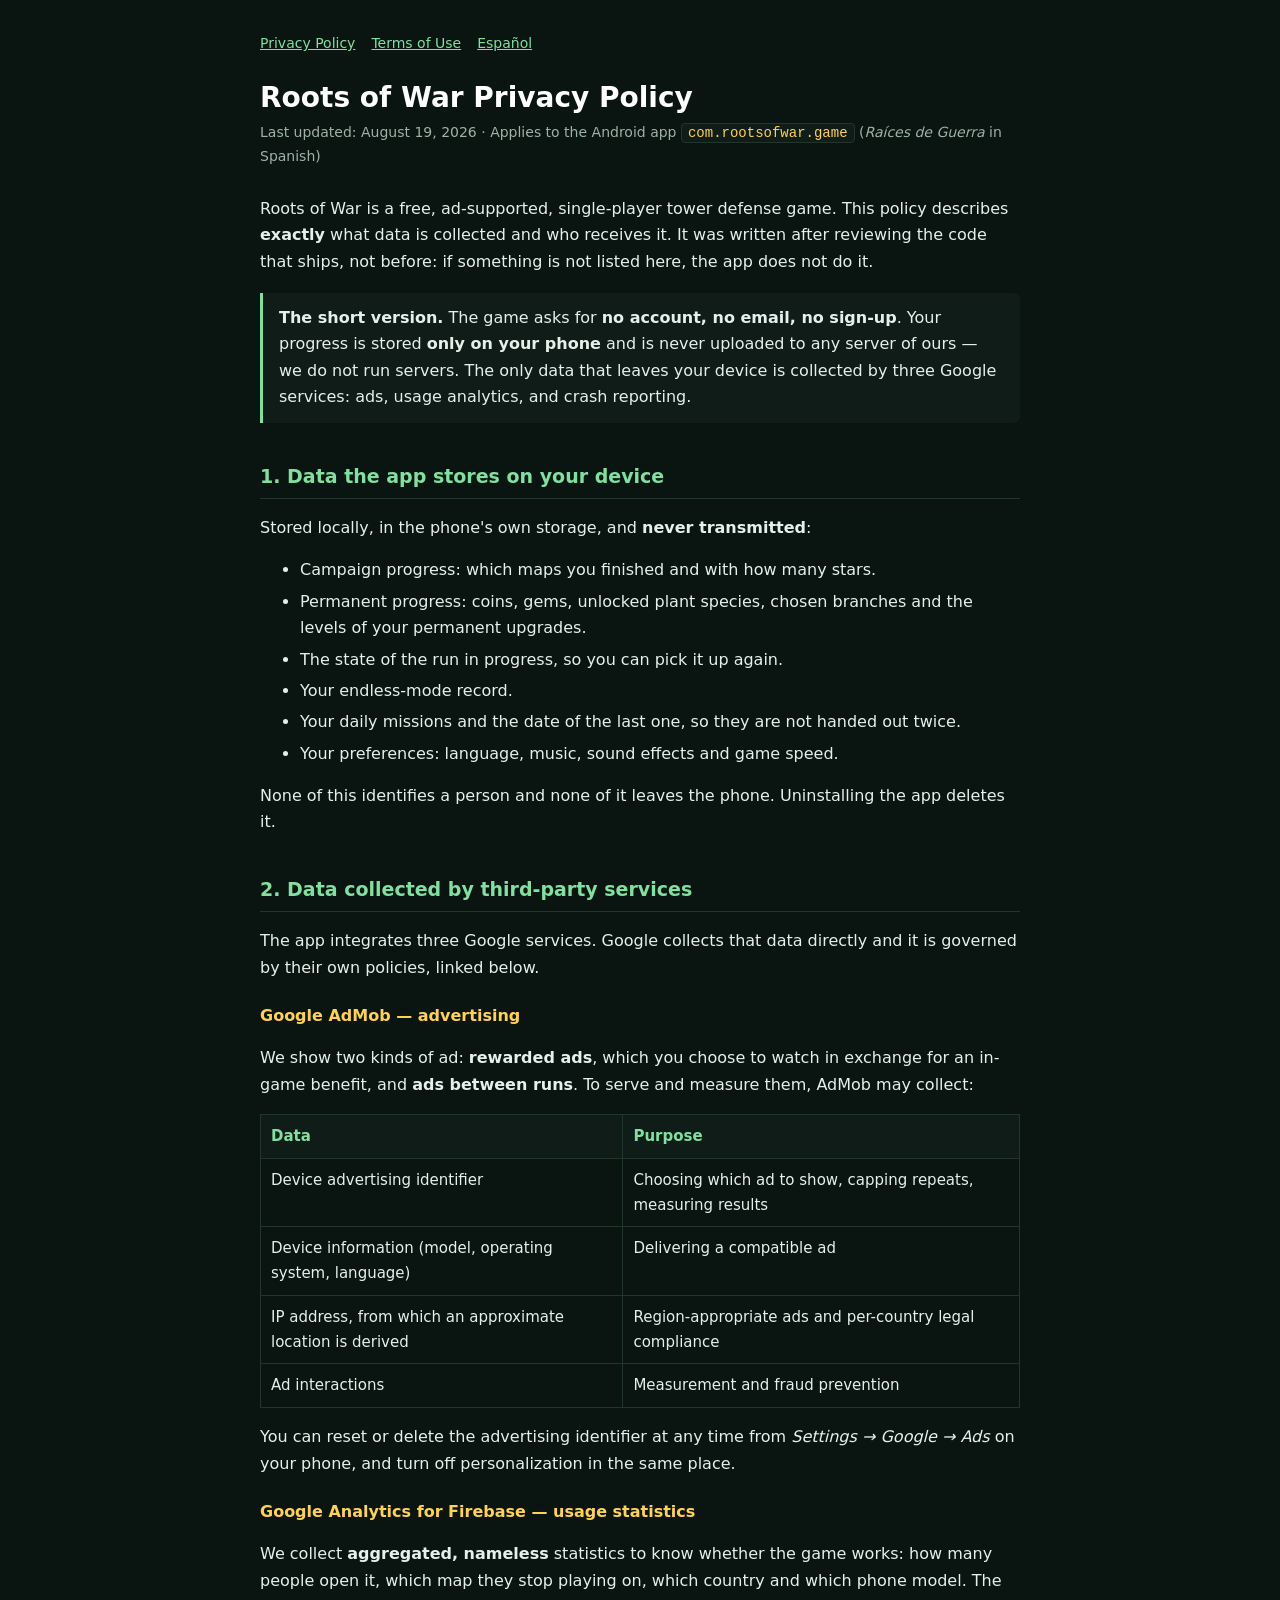
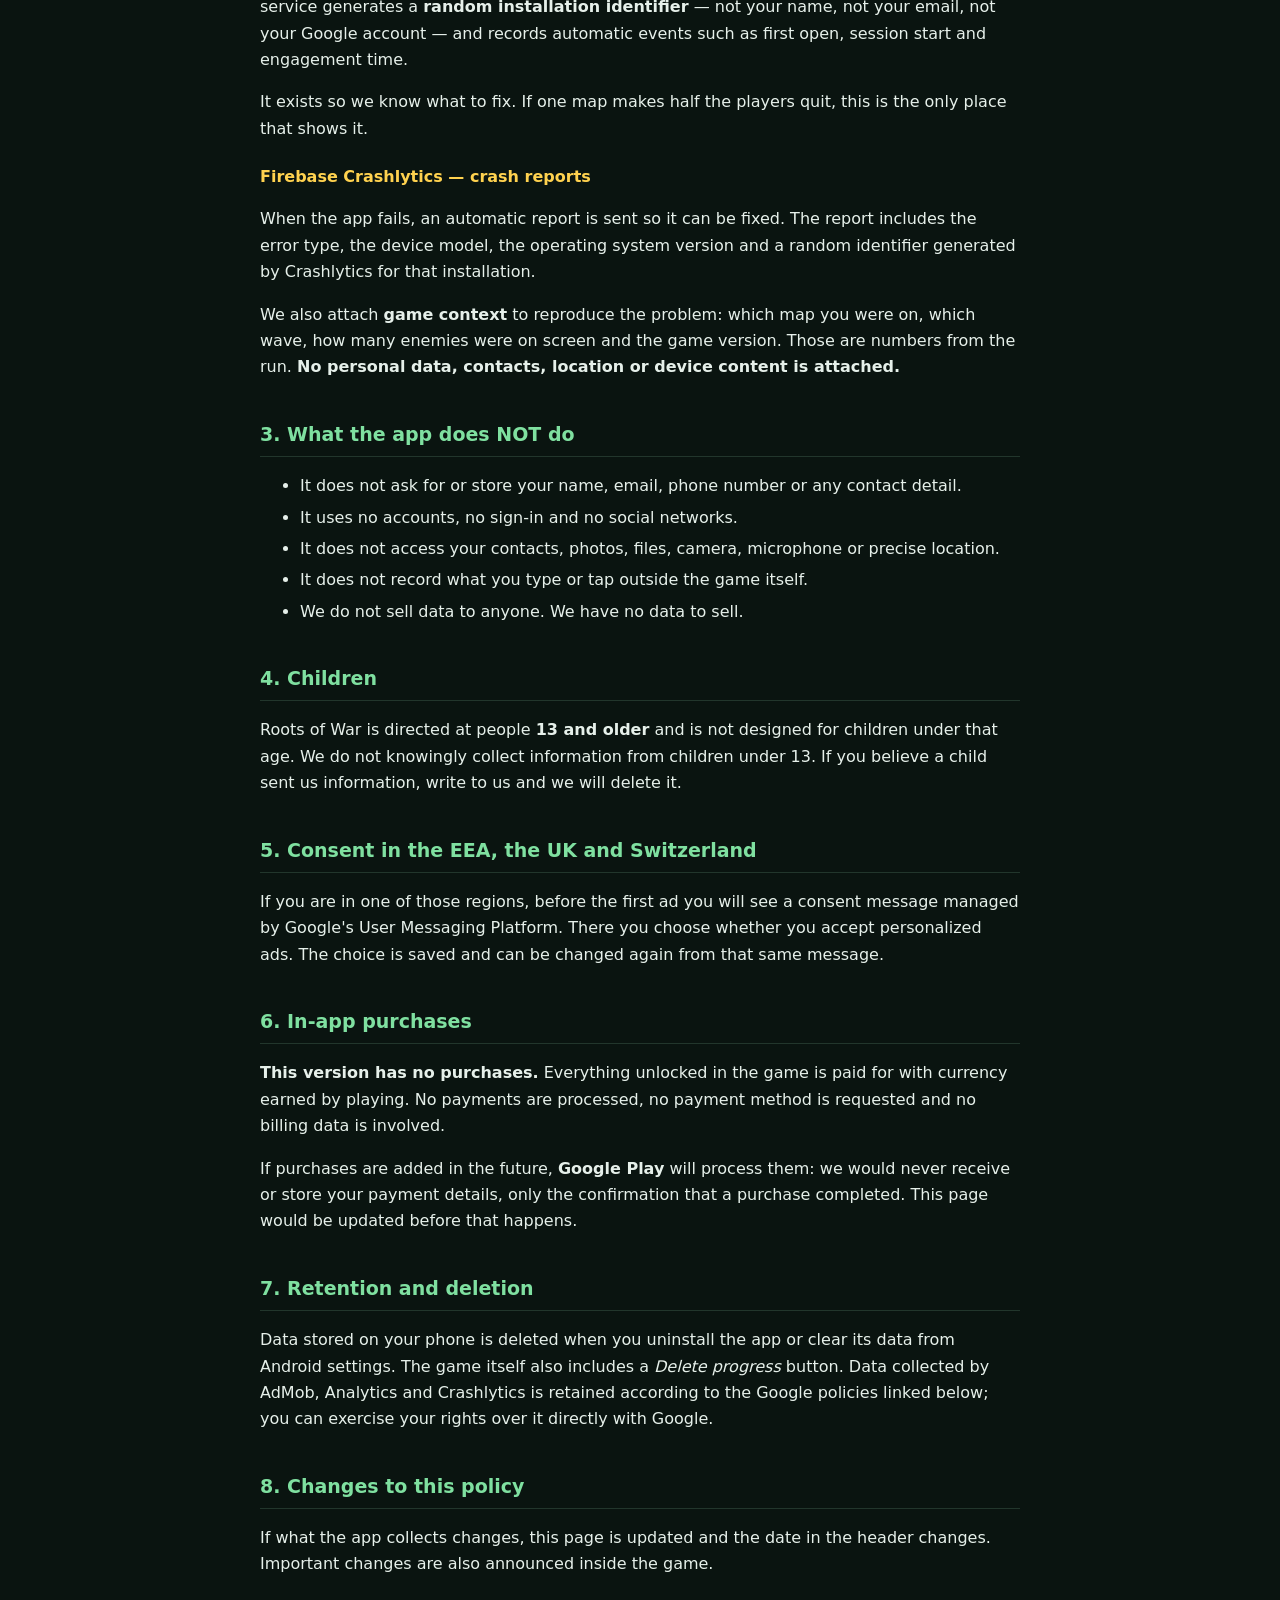
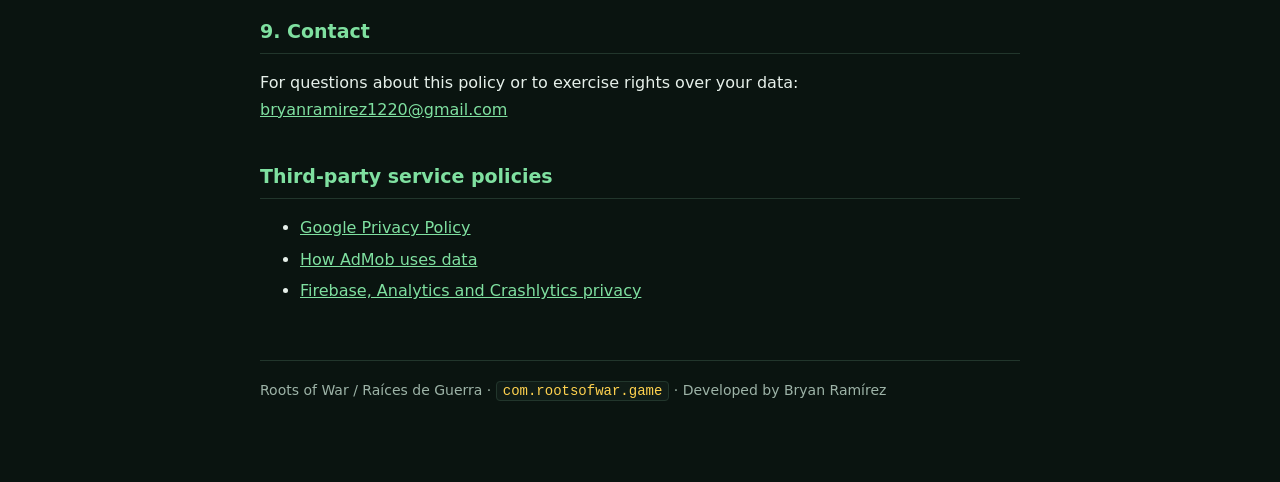
==== privacy.html @ be37c6fc "Politica de privacidad y terminos de uso de Roots of War Escritas DESPUES de leer el codigo que se p" ====
<!DOCTYPE html>
<html lang="en">
<head>
<meta charset="utf-8">
<meta name="viewport" content="width=device-width,initial-scale=1">
<title>Privacy Policy — Roots of War</title>
<link rel="stylesheet" href="estilo.css">
</head>
<body>
<main>

<nav>
  <a href="privacy.html">Privacy Policy</a>
  <a href="terms.html">Terms of Use</a>
  <a href="./">Español</a>
</nav>

<h1>Roots of War Privacy Policy</h1>
<p class="sub">Last updated: August 19, 2026 · Applies to the Android app
<code>com.rootsofwar.game</code> (<em>Raíces de Guerra</em> in Spanish)</p>

<p>Roots of War is a free, ad-supported, single-player tower defense game. This policy describes
<strong>exactly</strong> what data is collected and who receives it. It was written after reviewing
the code that ships, not before: if something is not listed here, the app does not do it.</p>

<div class="nota">
<strong>The short version.</strong> The game asks for <strong>no account, no email, no
sign-up</strong>. Your progress is stored <strong>only on your phone</strong> and is never uploaded
to any server of ours — we do not run servers. The only data that leaves your device is collected
by three Google services: ads, usage analytics, and crash reporting.
</div>

<h2>1. Data the app stores on your device</h2>

<p>Stored locally, in the phone's own storage, and <strong>never transmitted</strong>:</p>

<ul>
  <li>Campaign progress: which maps you finished and with how many stars.</li>
  <li>Permanent progress: coins, gems, unlocked plant species, chosen branches and the levels of
      your permanent upgrades.</li>
  <li>The state of the run in progress, so you can pick it up again.</li>
  <li>Your endless-mode record.</li>
  <li>Your daily missions and the date of the last one, so they are not handed out twice.</li>
  <li>Your preferences: language, music, sound effects and game speed.</li>
</ul>

<p>None of this identifies a person and none of it leaves the phone. Uninstalling the app deletes
it.</p>

<h2>2. Data collected by third-party services</h2>

<p>The app integrates three Google services. Google collects that data directly and it is governed
by their own policies, linked below.</p>

<h3>Google AdMob — advertising</h3>

<p>We show two kinds of ad: <strong>rewarded ads</strong>, which you choose to watch in exchange
for an in-game benefit, and <strong>ads between runs</strong>. To serve and measure them, AdMob may
collect:</p>

<table>
  <tr><th>Data</th><th>Purpose</th></tr>
  <tr><td>Device advertising identifier</td><td>Choosing which ad to show, capping repeats, measuring results</td></tr>
  <tr><td>Device information (model, operating system, language)</td><td>Delivering a compatible ad</td></tr>
  <tr><td>IP address, from which an approximate location is derived</td><td>Region-appropriate ads and per-country legal compliance</td></tr>
  <tr><td>Ad interactions</td><td>Measurement and fraud prevention</td></tr>
</table>

<p>You can reset or delete the advertising identifier at any time from
<em>Settings → Google → Ads</em> on your phone, and turn off personalization in the same place.</p>

<h3>Google Analytics for Firebase — usage statistics</h3>

<p>We collect <strong>aggregated, nameless</strong> statistics to know whether the game works: how
many people open it, which map they stop playing on, which country and which phone model. The
service generates a <strong>random installation identifier</strong> — not your name, not your
email, not your Google account — and records automatic events such as first open, session start
and engagement time.</p>

<p>It exists so we know what to fix. If one map makes half the players quit, this is the only
place that shows it.</p>

<h3>Firebase Crashlytics — crash reports</h3>

<p>When the app fails, an automatic report is sent so it can be fixed. The report includes the
error type, the device model, the operating system version and a random identifier generated by
Crashlytics for that installation.</p>

<p>We also attach <strong>game context</strong> to reproduce the problem: which map you were on,
which wave, how many enemies were on screen and the game version. Those are numbers from the run.
<strong>No personal data, contacts, location or device content is attached.</strong></p>

<h2>3. What the app does NOT do</h2>

<ul>
  <li>It does not ask for or store your name, email, phone number or any contact detail.</li>
  <li>It uses no accounts, no sign-in and no social networks.</li>
  <li>It does not access your contacts, photos, files, camera, microphone or precise location.</li>
  <li>It does not record what you type or tap outside the game itself.</li>
  <li>We do not sell data to anyone. We have no data to sell.</li>
</ul>

<h2>4. Children</h2>

<p>Roots of War is directed at people <strong>13 and older</strong> and is not designed for
children under that age. We do not knowingly collect information from children under 13. If you
believe a child sent us information, write to us and we will delete it.</p>

<h2>5. Consent in the EEA, the UK and Switzerland</h2>

<p>If you are in one of those regions, before the first ad you will see a consent message managed
by Google's User Messaging Platform. There you choose whether you accept personalized ads. The
choice is saved and can be changed again from that same message.</p>

<h2>6. In-app purchases</h2>

<p><strong>This version has no purchases.</strong> Everything unlocked in the game is paid for with
currency earned by playing. No payments are processed, no payment method is requested and no
billing data is involved.</p>

<p>If purchases are added in the future, <strong>Google Play</strong> will process them: we would
never receive or store your payment details, only the confirmation that a purchase completed. This
page would be updated before that happens.</p>

<h2>7. Retention and deletion</h2>

<p>Data stored on your phone is deleted when you uninstall the app or clear its data from Android
settings. The game itself also includes a <em>Delete progress</em> button. Data collected by AdMob,
Analytics and Crashlytics is retained according to the Google policies linked below; you can
exercise your rights over it directly with Google.</p>

<h2>8. Changes to this policy</h2>

<p>If what the app collects changes, this page is updated and the date in the header changes.
Important changes are also announced inside the game.</p>

<h2>9. Contact</h2>

<p>For questions about this policy or to exercise rights over your data:
<a href="mailto:bryanramirez1220@gmail.com">bryanramirez1220@gmail.com</a></p>

<h2>Third-party service policies</h2>

<ul>
  <li><a href="https://policies.google.com/privacy" rel="noopener">Google Privacy Policy</a></li>
  <li><a href="https://support.google.com/admob/answer/6128543" rel="noopener">How AdMob uses data</a></li>
  <li><a href="https://firebase.google.com/support/privacy" rel="noopener">Firebase, Analytics and Crashlytics privacy</a></li>
</ul>

<footer>
Roots of War / Raíces de Guerra · <code>com.rootsofwar.game</code> · Developed by Bryan Ramírez
</footer>

</main>
</body>
</html>
---- estilo.css ----
/* Paleta del juego: la savia sobre tierra húmeda. El fondo es el mismo
   #0a1410 que usa la app en el arranque, así que abrir la política desde el
   juego no da un salto de blanco a la cara. */
:root{
  --bg:#0a1410; --panel:#101c17; --line:#22362c;
  --tx:#e6f0ea; --dim:#9db3a7; --savia:#7fe0a0; --gold:#ffd24f;
}
*{box-sizing:border-box}
body{margin:0;background:var(--bg);color:var(--tx);
  font:16px/1.65 'Segoe UI',system-ui,-apple-system,sans-serif;
  padding:32px 18px 80px;}
main{max-width:760px;margin:0 auto}
h1{font-size:28px;line-height:1.2;margin:0 0 6px;color:#fff}
h2{font-size:19px;margin:38px 0 10px;color:var(--savia);
  border-bottom:1px solid var(--line);padding-bottom:6px}
h3{font-size:16px;margin:22px 0 6px;color:var(--gold)}
.sub{color:var(--dim);margin:0 0 28px;font-size:14px}
p,li{color:var(--tx)}
li{margin:5px 0}
code{background:var(--panel);border:1px solid var(--line);border-radius:4px;
  padding:1px 6px;font-size:14px;color:var(--gold)}
table{width:100%;border-collapse:collapse;margin:14px 0;font-size:15px}
th,td{text-align:left;padding:9px 10px;border:1px solid var(--line);vertical-align:top}
th{background:var(--panel);color:var(--savia);font-weight:600}
.nota{background:var(--panel);border-left:3px solid var(--savia);
  padding:12px 16px;border-radius:0 6px 6px 0;margin:18px 0}
a{color:var(--savia)}
footer{margin-top:56px;padding-top:18px;border-top:1px solid var(--line);
  color:var(--dim);font-size:14px}
nav{margin-bottom:26px;display:flex;flex-wrap:wrap;gap:16px}
nav a{font-size:14px}
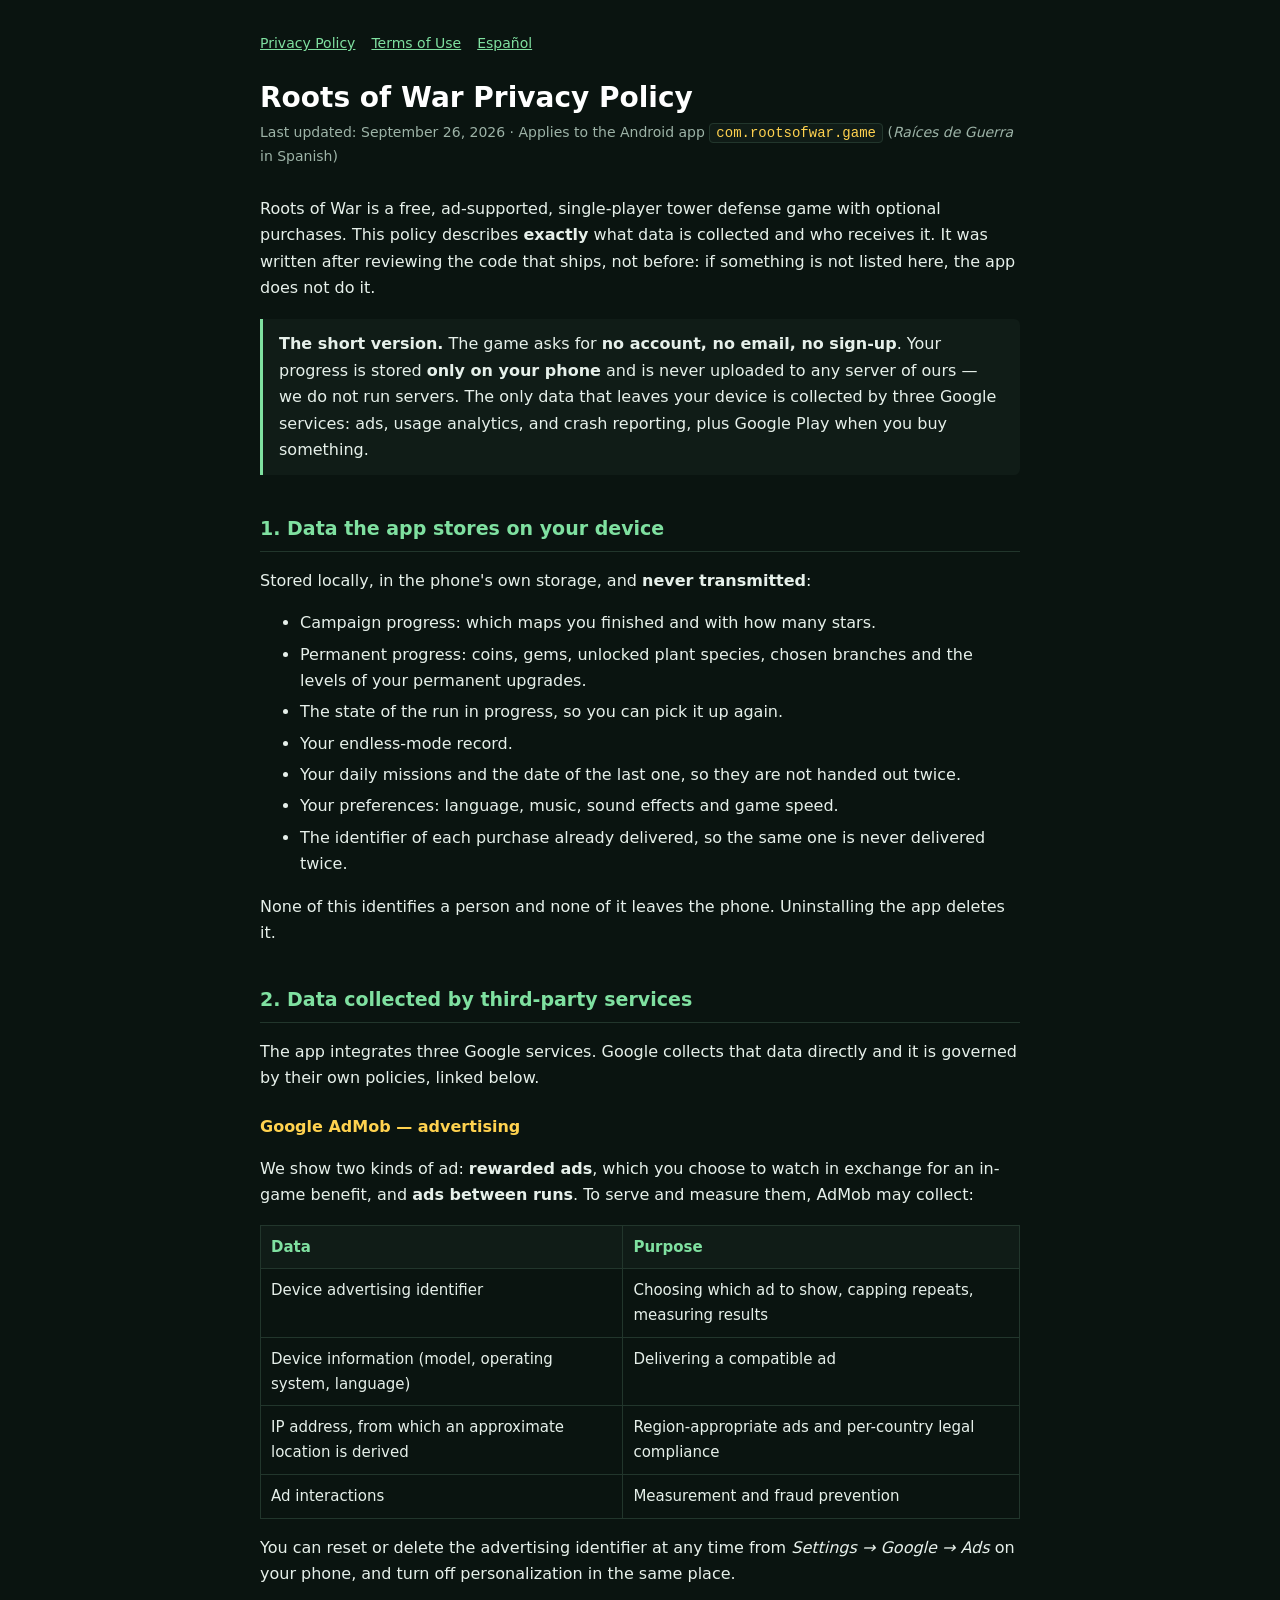
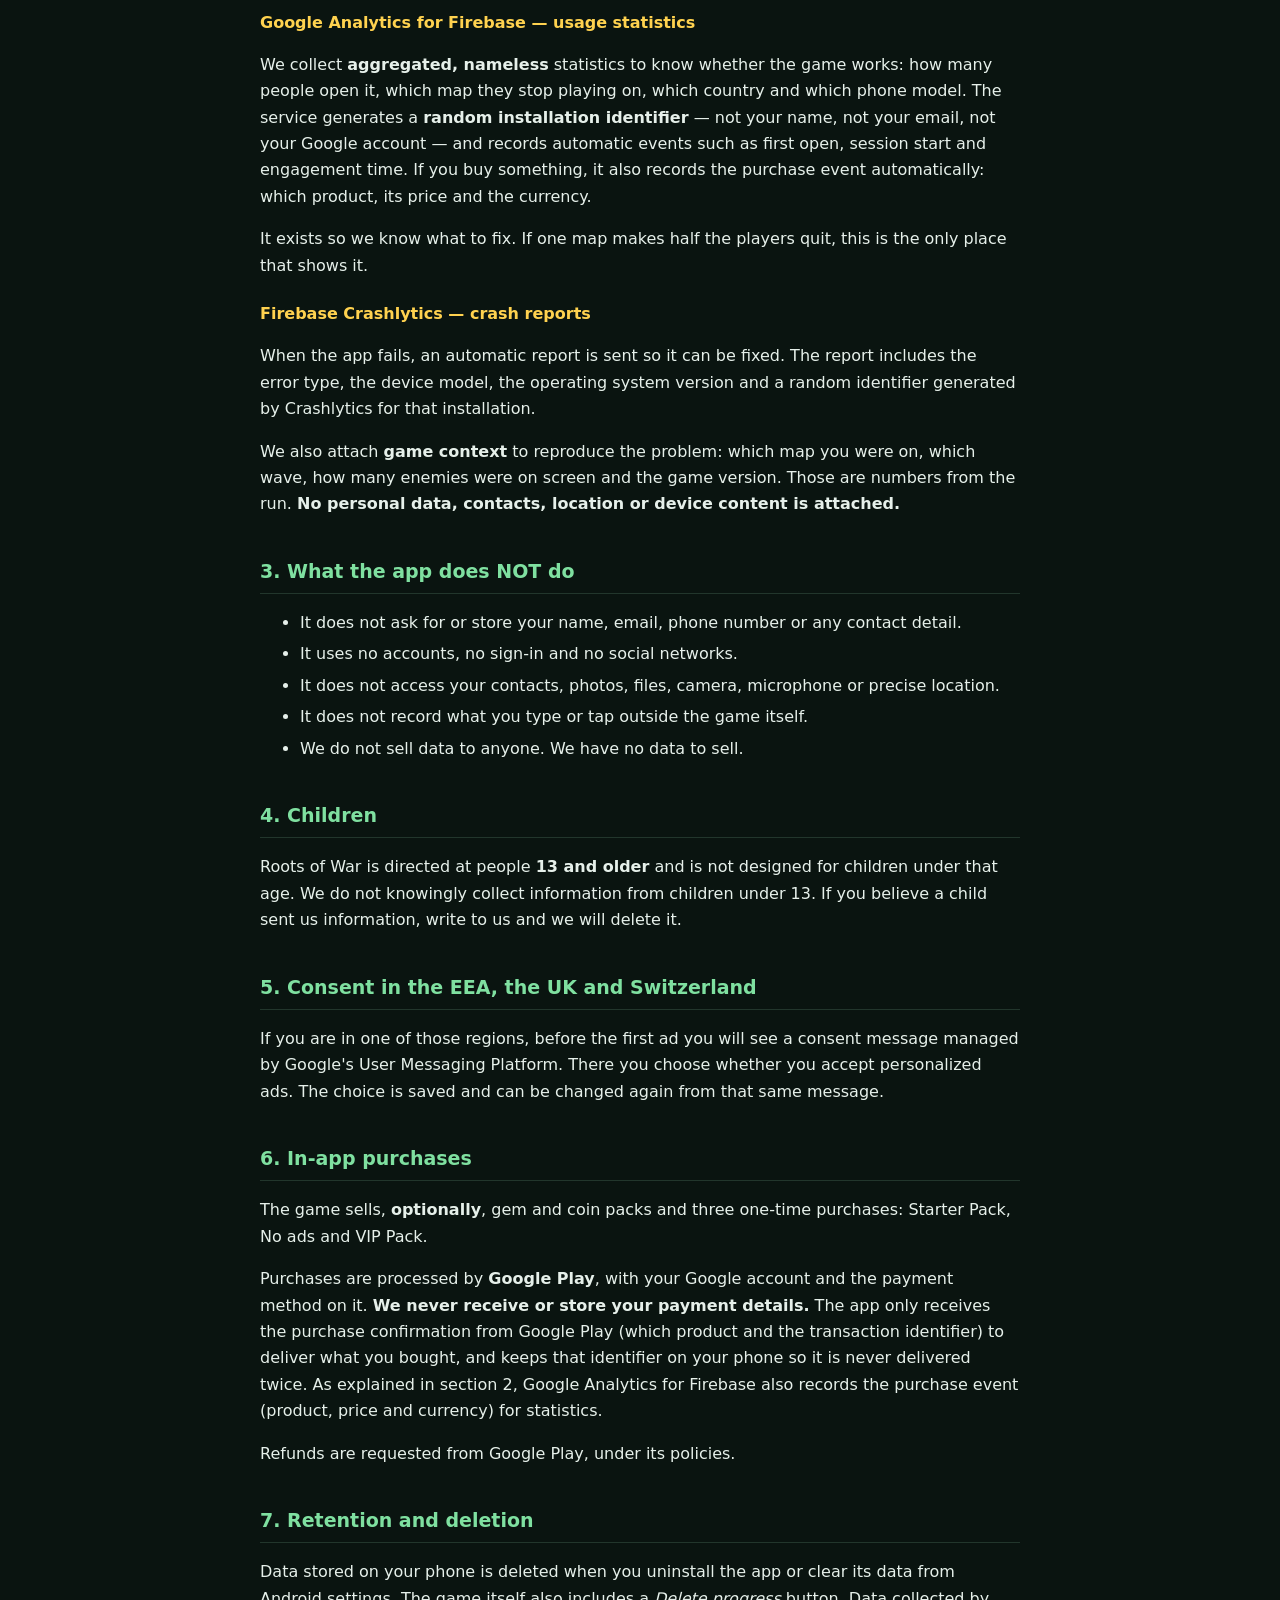
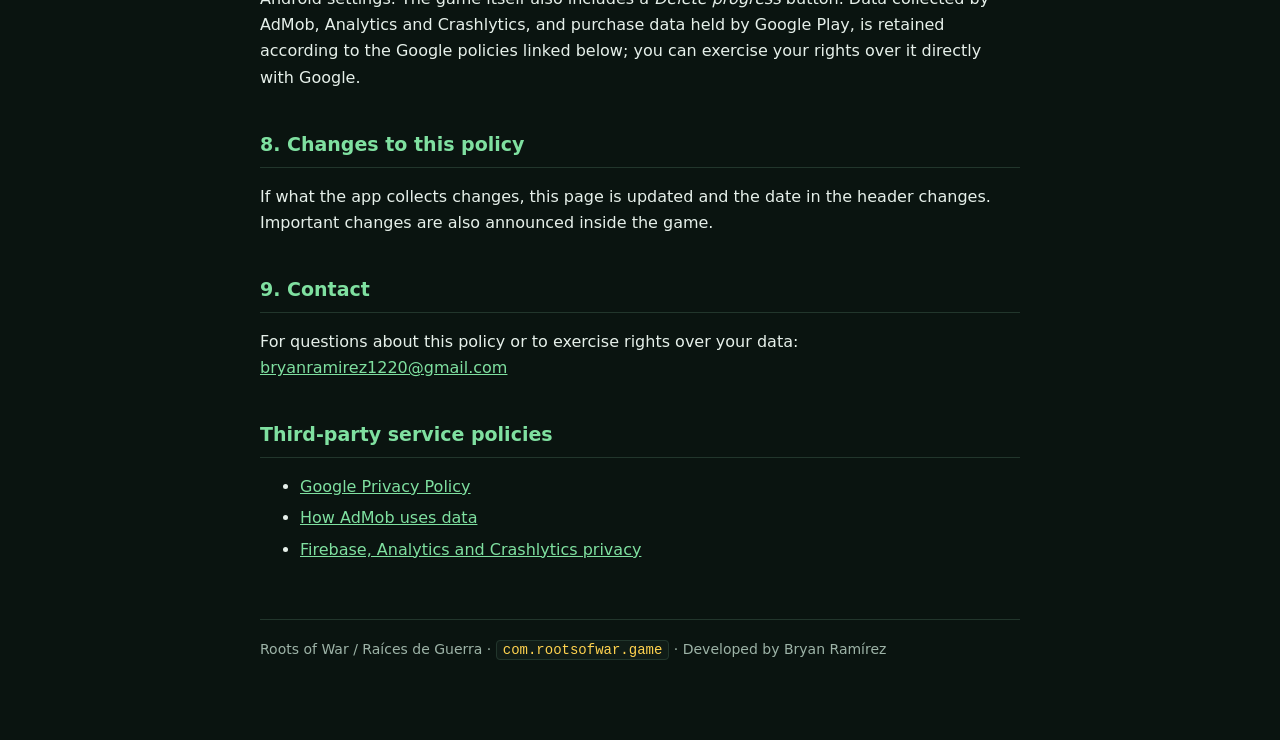
==== commit fd90eb56: "La 1.7 tiene compras: politica y terminos al dia (es y en) - Politica: compras opcionales procesadas" ====
--- a/privacy.html
+++ b/privacy.html
@@ -16,10 +16,10 @@
 </nav>
 
 <h1>Roots of War Privacy Policy</h1>
-<p class="sub">Last updated: August 19, 2026 · Applies to the Android app
+<p class="sub">Last updated: September 26, 2026 · Applies to the Android app
 <code>com.rootsofwar.game</code> (<em>Raíces de Guerra</em> in Spanish)</p>
 
-<p>Roots of War is a free, ad-supported, single-player tower defense game. This policy describes
+<p>Roots of War is a free, ad-supported, single-player tower defense game with optional purchases. This policy describes
 <strong>exactly</strong> what data is collected and who receives it. It was written after reviewing
 the code that ships, not before: if something is not listed here, the app does not do it.</p>
 
@@ -27,7 +27,7 @@
 <strong>The short version.</strong> The game asks for <strong>no account, no email, no
 sign-up</strong>. Your progress is stored <strong>only on your phone</strong> and is never uploaded
 to any server of ours — we do not run servers. The only data that leaves your device is collected
-by three Google services: ads, usage analytics, and crash reporting.
+by three Google services: ads, usage analytics, and crash reporting, plus Google Play when you buy something.
 </div>
 
 <h2>1. Data the app stores on your device</h2>
@@ -42,6 +42,7 @@
   <li>Your endless-mode record.</li>
   <li>Your daily missions and the date of the last one, so they are not handed out twice.</li>
   <li>Your preferences: language, music, sound effects and game speed.</li>
+  <li>The identifier of each purchase already delivered, so the same one is never delivered twice.</li>
 </ul>
 
 <p>None of this identifies a person and none of it leaves the phone. Uninstalling the app deletes
@@ -75,7 +76,8 @@
 many people open it, which map they stop playing on, which country and which phone model. The
 service generates a <strong>random installation identifier</strong> — not your name, not your
 email, not your Google account — and records automatic events such as first open, session start
-and engagement time.</p>
+and engagement time. If you buy something, it also records the purchase event automatically:
+which product, its price and the currency.</p>
 
 <p>It exists so we know what to fix. If one map makes half the players quit, this is the only
 place that shows it.</p>
@@ -114,19 +116,23 @@
 
 <h2>6. In-app purchases</h2>
 
-<p><strong>This version has no purchases.</strong> Everything unlocked in the game is paid for with
-currency earned by playing. No payments are processed, no payment method is requested and no
-billing data is involved.</p>
+<p>The game sells, <strong>optionally</strong>, gem and coin packs and three one-time purchases:
+Starter Pack, No ads and VIP Pack.</p>
 
-<p>If purchases are added in the future, <strong>Google Play</strong> will process them: we would
-never receive or store your payment details, only the confirmation that a purchase completed. This
-page would be updated before that happens.</p>
+<p>Purchases are processed by <strong>Google Play</strong>, with your Google account and the payment
+method on it. <strong>We never receive or store your payment details.</strong> The app only receives
+the purchase confirmation from Google Play (which product and the transaction identifier) to
+deliver what you bought, and keeps that identifier on your phone so it is never delivered twice.
+As explained in section 2, Google Analytics for Firebase also records the purchase event
+(product, price and currency) for statistics.</p>
+
+<p>Refunds are requested from Google Play, under its policies.</p>
 
 <h2>7. Retention and deletion</h2>
 
 <p>Data stored on your phone is deleted when you uninstall the app or clear its data from Android
 settings. The game itself also includes a <em>Delete progress</em> button. Data collected by AdMob,
-Analytics and Crashlytics is retained according to the Google policies linked below; you can
+Analytics and Crashlytics, and purchase data held by Google Play, is retained according to the Google policies linked below; you can
 exercise your rights over it directly with Google.</p>
 
 <h2>8. Changes to this policy</h2>
